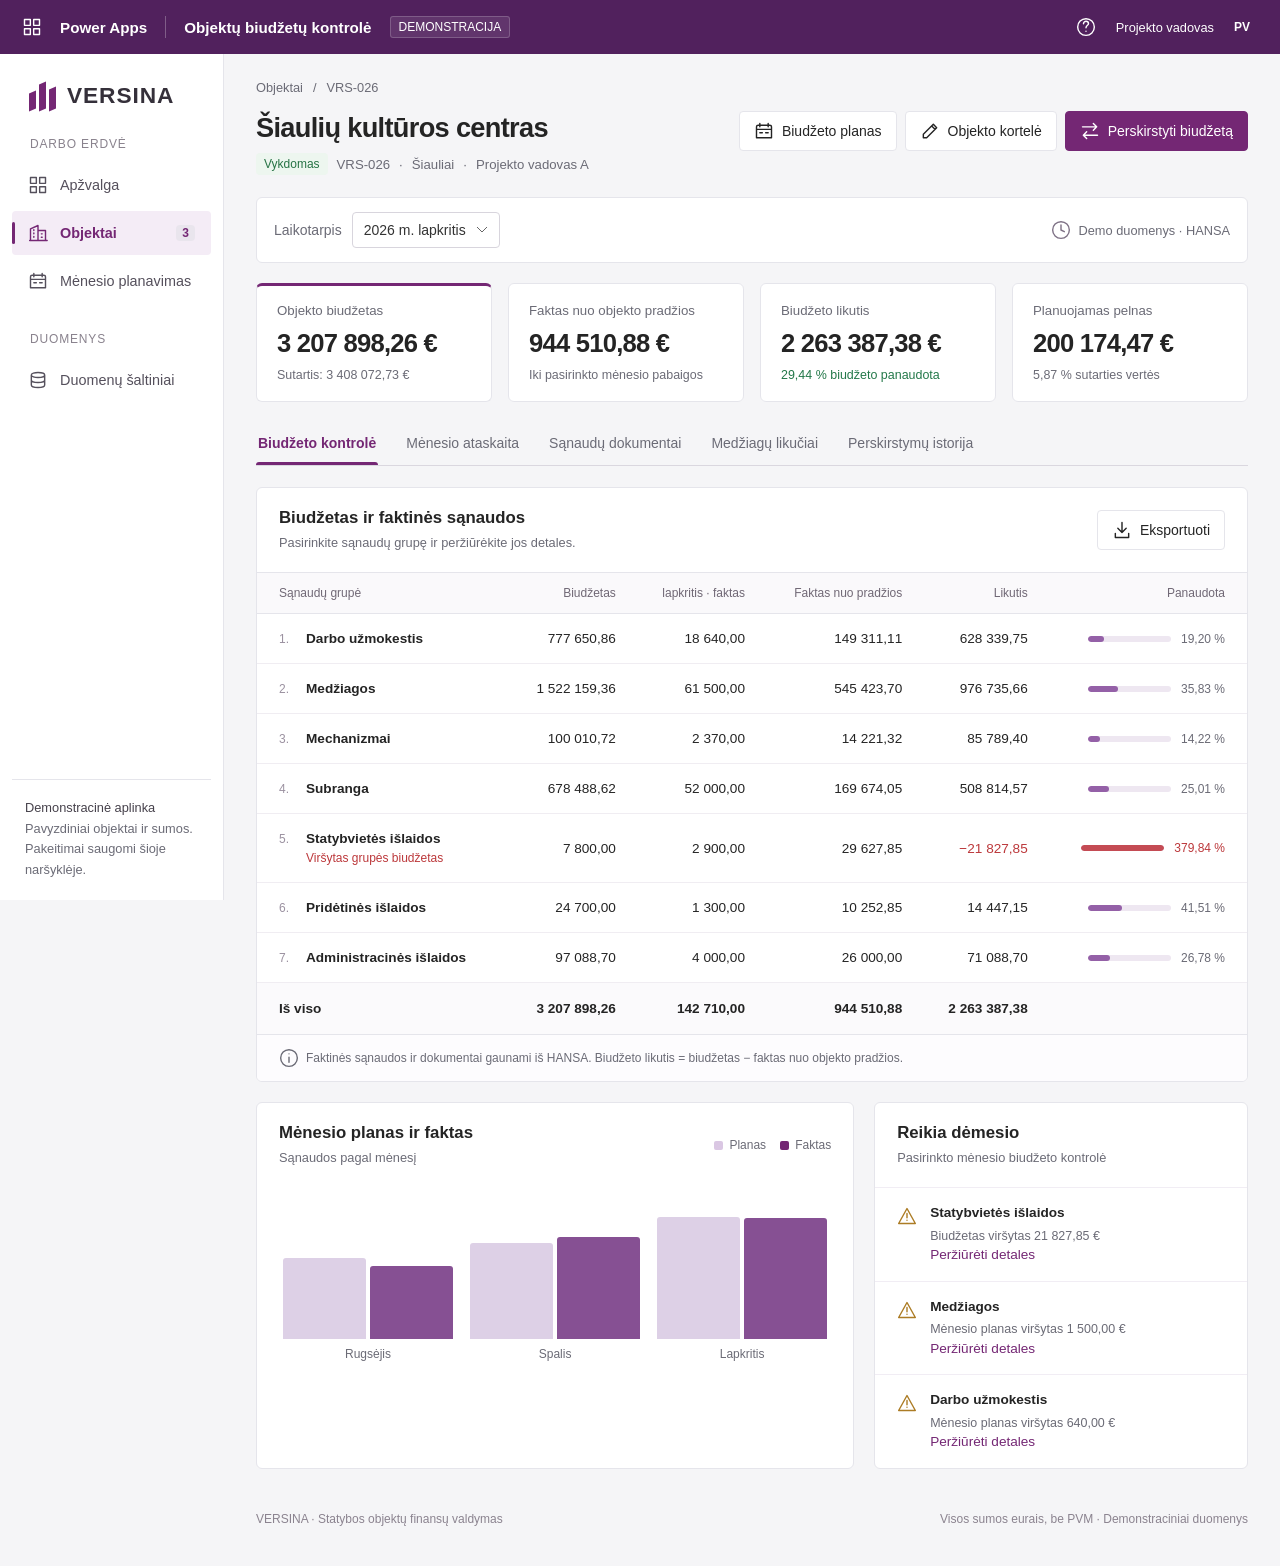
==== index.html @ 719cfd25 "Add Versina budget control demo with configurable external report link" ====
<!doctype html>
<html lang="lt"><head><meta charset="UTF-8"><meta name="viewport" content="width=device-width,initial-scale=1"><title>VERSINA · Biudžetų kontrolė</title><meta name="description" content="Versina statybos objektų biudžeto planavimo ir faktinių sąnaudų kontrolės demonstracija."><link rel="stylesheet" href="style.css"></head><body><div id="app"></div><div id="toast" role="status"></div><dialog id="modal"></dialog><script src="config.js"></script><script src="app.js"></script></body></html>
---- style.css ----
:root{font-family:'Segoe UI',Arial,sans-serif;color:#242424;background:#f5f5f7;font-size:16px;--purple:#742774;--purple-dark:#51215d;--purple-light:#f4ecf6;--border:#e5e5eb;--muted:#6b6b76;--green:#237849;--red:#bc383b}*{box-sizing:border-box}body{margin:0}button,input,select,textarea{font:inherit}button,a,select{ -webkit-tap-highlight-color:transparent}button{cursor:pointer}button:disabled{cursor:default;opacity:.5}button:focus-visible,a:focus-visible{outline:3px solid #bd88ce;outline-offset:2px}button{border:1px solid var(--border);background:white;border-radius:4px;color:inherit;padding:9px 14px;font-size:.875rem;display:inline-flex;align-items:center;justify-content:center;gap:8px;white-space:nowrap}button:hover{background:#f5f2f6;border-color:#ccc}button.primary{background:var(--purple);border-color:var(--purple);color:white}button.primary:hover{background:#622168}button.flat{border-color:transparent;background:transparent}button.flat:hover{background:#efedf1}button.icon{padding:8px;min-width:34px}svg.icon{width:20px;height:20px;fill:none;stroke:currentColor;stroke-width:1.7;stroke-linecap:round;stroke-linejoin:round;flex-shrink:0}.topbar{height:54px;background:var(--purple-dark);color:white;display:flex;align-items:center;padding:0 22px;gap:18px;position:sticky;top:0;z-index:10}.topbar .appname{font-size:.95rem;font-weight:600}.topbar .divider{height:22px;width:1px;background:#ffffff45}.topbar .demo{font-size:.75rem;background:#ffffff18;border:1px solid #ffffff30;border-radius:3px;padding:3px 8px}.topbar .topright{margin-left:auto;display:flex;align-items:center;gap:12px}.avatar{width:32px;height:32px;border-radius:50%;display:inline-grid;place-items:center;background:#e3d5e9;color:#54255f;font-size:.75rem;font-weight:600}.topbar button{background:transparent;color:white;border:0}.shell{display:grid;grid-template-columns:224px 1fr;min-height:calc(100vh - 54px)}.sidebar{border-right:1px solid var(--border);background:#fff;padding:27px 12px 20px;display:flex;flex-direction:column;position:sticky;top:54px;height:calc(100vh - 54px)}.brand{padding:0 17px 27px;display:flex;align-items:center;gap:10px;font-size:1.42rem;font-weight:750;letter-spacing:.04em;color:#35303a}.brandmark{width:28px;height:29px;display:flex;gap:3px;align-items:flex-end}.brandmark span{display:block;width:7px;background:var(--purple);transform:skewY(-22deg)}.brandmark span:nth-child(1){height:18px}.brandmark span:nth-child(2){height:27px}.brandmark span:nth-child(3){height:22px}.navlabel{font-size:.75rem;color:#89828d;padding:0 18px 10px;text-transform:uppercase;letter-spacing:.07em}.navitem{width:100%;justify-content:flex-start;border:0;background:transparent;padding:12px 16px;color:#55505c;margin:2px 0;font-size:.9rem;gap:12px;position:relative}.navitem.active{background:var(--purple-light);color:var(--purple);font-weight:600}.navitem.active:before{content:'';position:absolute;left:0;height:22px;width:3px;background:var(--purple);border-radius:3px}.navcount{font-size:.75rem;margin-left:auto;background:#e9e5ed;padding:1px 6px;border-radius:4px}.sidebarfoot{margin-top:auto;border-top:1px solid var(--border);padding:18px 13px 0;font-size:.8rem;color:var(--muted);line-height:1.6}.sidebarfoot strong{display:block;color:#46414b;font-weight:500}.main{min-width:0;padding:26px 32px 40px;max-width:1800px;width:100%;margin:auto}.breadcrumb{font-size:.8rem;color:var(--muted);display:flex;align-items:center;gap:10px;margin-bottom:16px}.breadcrumb button{padding:0;font-size:inherit;border:0;color:var(--muted);background:transparent}.heading{display:flex;align-items:flex-start;justify-content:space-between;gap:18px;margin-bottom:22px}.heading h1{font-size:1.7rem;line-height:1.25;font-weight:650;letter-spacing:-.025em;margin:0 0 8px}.heading p{font-size:.9rem;color:var(--muted);margin:0;line-height:1.5}.headingactions{display:flex;gap:8px;align-items:center}.projectmeta{display:flex;flex-wrap:wrap;align-items:center;gap:9px;color:var(--muted);font-size:.825rem}.badge{font-size:.75rem;border-radius:4px;padding:4px 8px;display:inline-flex;align-items:center;gap:5px;white-space:nowrap;background:#f1f0f3;color:#63576d}.badge.green{background:#edf6ef;color:#277345}.badge.red{background:#fcEEEE;color:#b1343d}.badge.amber{background:#fff4de;color:#936d1b}.badge.purple{background:#f2eaf6;color:#742774}.toolbar{background:white;border:1px solid var(--border);border-radius:6px;padding:14px 17px;display:flex;gap:20px;align-items:center;margin-bottom:20px;flex-wrap:wrap}.toolfield{display:flex;align-items:center;gap:10px;font-size:.875rem}.toolfield label{color:var(--muted)}select,input,textarea{background:white;border:1px solid #d8d5dd;border-radius:4px;padding:9px 11px;color:#333;min-width:0}select{appearance:none;padding-right:32px;background-image:url("data:image/svg+xml,%3Csvg xmlns='http://www.w3.org/2000/svg' width='12' height='8'%3E%3Cpath d='m1 1 5 5 5-5' stroke='%23666' fill='none'/%3E%3C/svg%3E");background-repeat:no-repeat;background-position:right 11px center;font-size:.875rem}input:focus,select:focus,textarea:focus{outline:2px solid #c6a3d1;outline-offset:0;border-color:var(--purple)}.sync{margin-left:auto;font-size:.8rem;color:var(--muted);display:flex;align-items:center;gap:8px}.sync svg{color:#7f7286}.cards{display:grid;grid-template-columns:repeat(4,minmax(0,1fr));gap:16px;margin-bottom:22px}.metric{background:white;border:1px solid var(--border);border-radius:6px;padding:19px 20px;position:relative}.metric label{display:flex;align-items:center;gap:7px;font-size:.83rem;color:var(--muted);margin-bottom:11px}.metric .value{font-size:1.6rem;font-weight:650;letter-spacing:-.03em;white-space:nowrap}.metric .sub{font-size:.78rem;color:var(--muted);margin-top:10px;display:flex;gap:5px;align-items:center}.metric.featured{border-top:3px solid var(--purple);padding-top:17px}.textgreen{color:var(--green)!important}.textred{color:var(--red)!important}.textpurple{color:var(--purple)!important}.tabs{display:flex;gap:26px;border-bottom:1px solid #dad7df;margin-bottom:21px;overflow-x:auto}.tab{background:transparent;border:0;border-radius:0;padding:11px 2px 14px;color:var(--muted);position:relative;font-size:.875rem}.tab.active{color:var(--purple);font-weight:600}.tab.active:after{content:'';height:3px;position:absolute;bottom:0;left:0;right:0;background:var(--purple);border-radius:3px 3px 0 0}.tab:hover{background:transparent;color:var(--purple)}.panel{background:white;border:1px solid var(--border);border-radius:6px;overflow:hidden;margin-bottom:20px}.panelhead{display:flex;align-items:center;justify-content:space-between;padding:20px 22px;gap:12px}.panelhead h2{margin:0 0 5px;font-size:1.05rem;font-weight:600}.panelhead p{font-size:.8rem;color:var(--muted);margin:0;line-height:1.5}.legend{display:flex;align-items:center;gap:14px;font-size:.75rem;color:var(--muted)}.legend span{display:flex;align-items:center;gap:6px}.swatch{width:9px;height:9px;display:inline-block;border-radius:2px;background:#dac7e3}.swatch.actual{background:var(--purple)}.tablewrap{overflow-x:auto}table{width:100%;border-collapse:collapse;white-space:nowrap;font-size:.85rem}th{background:#faf9fb;color:#706875;font-size:.75rem;font-weight:500;text-align:left;padding:13px 17px;border-top:1px solid var(--border);border-bottom:1px solid var(--border)}td{padding:17px;border-bottom:1px solid #f0edf2}th:first-child,td:first-child{padding-left:22px}th:last-child,td:last-child{padding-right:22px}.num{text-align:right;font-variant-numeric:tabular-nums}.total td{font-weight:650;background:#fbfafc;border-bottom:0;border-top:1px solid #ded8e4;padding-top:18px;padding-bottom:18px}.groupname{font-weight:600;display:flex;gap:9px;align-items:center}.groupname .n{color:#9b91a0;width:18px;font-size:.75rem;font-weight:400}.rownote{font-size:.75rem;color:#8c838f;margin:5px 0 0 27px}.clickrow{cursor:pointer}.clickrow:hover td{background:#fbf8fd}.progressrow{display:flex;align-items:center;justify-content:flex-end;gap:10px}.track{height:6px;width:83px;background:#eee7f1;border-radius:4px;overflow:hidden}.track i{display:block;height:100%;background:#9460a7;border-radius:4px}.track i.red{background:#c44b54}.percent{font-size:.75rem;color:var(--muted);min-width:42px}.panelnote{padding:13px 22px;color:var(--muted);font-size:.75rem;border-top:1px solid var(--border);background:#fdfcfe;display:flex;align-items:center;gap:7px;line-height:1.6}.bottomgrid{display:grid;grid-template-columns:1.6fr 1fr;gap:20px}.chart{height:178px;display:flex;align-items:flex-end;gap:17px;padding:15px 26px 26px}.chartcol{flex:1;height:100%;display:flex;align-items:flex-end;gap:4px;position:relative}.chartbar{background:#ddd0e6;flex:1;min-height:2px;position:relative;border-radius:3px 3px 0 0}.chartbar.actual{background:#865093}.chartcol>label{position:absolute;bottom:-22px;font-size:.75rem;color:var(--muted);width:100%;text-align:center}.notice{display:flex;gap:13px;padding:15px 22px;border-top:1px solid #f1edf4;font-size:.85rem;line-height:1.5}.notice svg{color:#ac7c25;margin-top:3px}.notice strong{display:block;font-size:.85rem;font-weight:600}.notice small{color:var(--muted);display:block;font-size:.78rem;margin-top:3px}.linkbutton{padding:0;border:0;background:transparent;color:var(--purple);font-size:inherit;font-weight:500}.empty{padding:50px;text-align:center;color:var(--muted)}.filterbar{display:flex;align-items:center;gap:12px;padding:0 22px 18px;flex-wrap:wrap}.search{position:relative;min-width:200px;flex:1;max-width:380px}.search input{padding-left:35px;width:100%;font-size:.85rem}.search>svg{position:absolute;left:10px;top:10px;width:17px;height:17px;color:#888}.objectgrid{display:grid;grid-template-columns:repeat(3,minmax(0,1fr));gap:19px}.objectcard{background:white;border:1px solid var(--border);border-radius:6px;cursor:pointer;overflow:hidden;transition:border .15s,box-shadow .15s}.objectcard:hover{border-color:#a37bb3;box-shadow:0 4px 15px #4221560b}.objectart{height:100px;position:relative;background:#ece7f0;overflow:hidden;display:flex;align-items:flex-end;justify-content:center;gap:8px;padding:0 36px}.objectart .building{width:80px;height:72px;background:#b2a2be;position:relative;border:7px solid #d5cadc;border-bottom:0}.objectart .building:nth-child(2){height:50px;width:110px;background:#c9bad3}.objectart .building:after{content:'';position:absolute;inset:9px;background:repeating-linear-gradient(0deg,transparent 0 12px,#d7ccdf 12px 17px),repeating-linear-gradient(90deg,transparent 0 13px,#d7ccdf 13px 19px)}.objectbody{padding:21px}.objectbody h2{font-size:1.1rem;font-weight:600;margin:13px 0 7px}.objectbody>p{font-size:.8rem;color:var(--muted);margin:0 0 22px}.objectstats{display:grid;grid-template-columns:1fr 1fr;gap:18px;font-size:.8rem}.objectstats span{display:block;color:var(--muted);margin-bottom:5px}.objectstats strong{font-size:.98rem;font-weight:600}.objectfooter{border-top:1px solid var(--border);padding:13px 20px;font-size:.8rem;color:var(--muted);display:flex;justify-content:space-between}.formgrid{display:grid;grid-template-columns:1fr 1fr;gap:17px}.formfield{display:flex;flex-direction:column;gap:7px;font-size:.85rem}.formfield.full{grid-column:1/-1}.formfield label{font-weight:500}.formfield small{color:var(--muted);font-size:.75rem}.formfield textarea{resize:vertical;min-height:76px}.formfield input,.formfield select{width:100%}.editcell{width:115px;text-align:right;padding:7px 8px;font-size:.85rem}.editcell.wide{width:170px;text-align:left}.callout{padding:14px 18px;border:1px solid #e6d9ed;background:#faf6fc;border-radius:4px;color:#654c71;font-size:.85rem;line-height:1.6;margin-bottom:20px;display:flex;gap:10px;align-items:flex-start}.callout svg{margin-top:2px;flex-shrink:0}.reporthead{background:#faf8fc;border-bottom:1px solid var(--border);padding:25px}.reporthead h2{font-size:1.25rem;margin:0 0 7px}.reporthead p{font-size:.85rem;color:var(--muted);margin:0}.subrow td{font-size:.8rem;padding-top:11px;padding-bottom:11px;color:#716776;background:#fdfcfe}.subrow td:first-child{padding-left:51px}.reportgroup td{background:#f4eef7;font-weight:600}.sourcegrid{display:grid;grid-template-columns:1.4fr 1fr;gap:20px}.sourcebody{padding:0 22px 22px}.kv{display:flex;justify-content:space-between;gap:15px;padding:13px 0;border-bottom:1px solid var(--border);font-size:.85rem}.kv span{color:var(--muted)}.kv strong{font-weight:500;text-align:right}.historyitem{padding:17px 22px;border-top:1px solid var(--border);font-size:.85rem}.historyitem p{font-size:.8rem;color:var(--muted);line-height:1.5;margin:8px 0 0}.historyitem .historytop{display:flex;justify-content:space-between;gap:10px}.downloadtip{font-size:.75rem;color:var(--muted)}dialog{border:1px solid #e1d9e5;border-radius:8px;padding:0;width:min(620px,calc(100vw - 32px));max-height:90vh;box-shadow:0 20px 100px #1d0d2530;color:#242424}dialog::backdrop{background:#20142765;backdrop-filter:blur(2px)}.modalhead{display:flex;align-items:center;justify-content:space-between;padding:20px 24px;border-bottom:1px solid var(--border)}.modalhead h2{font-size:1.2rem;font-weight:600;margin:0}.modalbody{padding:23px 24px}.modalbody>p{margin-top:0;color:var(--muted);font-size:.85rem;line-height:1.6}.modalfoot{padding:16px 24px;background:#faf9fb;border-top:1px solid var(--border);display:flex;justify-content:flex-end;gap:8px}.modalerror{color:var(--red);font-size:.85rem;line-height:1.5;margin-top:15px;min-height:0}.detailstats{display:grid;grid-template-columns:1fr 1fr;gap:12px;margin-bottom:22px}.detailstats div{padding:15px;background:#f7f4f9;border-radius:4px;font-size:1.15rem;font-weight:600}.detailstats label{display:block;color:var(--muted);font-size:.75rem;margin-bottom:7px;font-weight:400}#toast{position:fixed;bottom:24px;left:50%;transform:translate(-50%,25px);background:#322637;color:#fff;padding:13px 20px;border-radius:5px;box-shadow:0 7px 24px #0002;opacity:0;transition:.2s;pointer-events:none;font-size:.85rem;z-index:100;max-width:90vw}#toast.visible{opacity:1;transform:translate(-50%,0)}.menubtn{display:none!important}.pagefoot{display:flex;justify-content:space-between;gap:16px;margin-top:23px;font-size:.75rem;color:#8b838f}.viewonly{color:var(--muted);font-size:.8rem}.statusmsg{font-size:.85rem;color:var(--muted);padding:10px 0}.inlineactions{display:flex;gap:8px;align-items:center}.inputrow{display:flex;align-items:center;gap:10px}.twofields{display:grid;grid-template-columns:1fr 1fr;gap:12px}.materialnote{max-width:235px;white-space:normal;line-height:1.5}.num button{margin-left:auto}.spacer{flex:1}.mobileonly{display:none}@media(min-width:1600px){.main{padding-left:40px;padding-right:40px}td{padding-top:20px;padding-bottom:20px}.chart{height:205px}}@media(max-width:1200px){.shell{grid-template-columns:190px 1fr}.main{padding:24px}.sidebar{padding-left:8px;padding-right:8px}.brand{font-size:1.2rem;padding-left:10px}.navitem{padding-left:12px;font-size:.85rem}.metric{padding:16px 14px}.metric .value{font-size:1.3rem}.cards{gap:11px}.bottomgrid{grid-template-columns:1.3fr 1fr}.heading h1{font-size:1.5rem}.headingactions{flex-wrap:wrap;justify-content:flex-end}.objectgrid{grid-template-columns:repeat(2,minmax(0,1fr))}.sync{margin-left:0}.toolbar{gap:16px}.chart{gap:9px}}@media(max-width:900px){.shell{grid-template-columns:70px 1fr}.brand{padding:0 12px 25px}.brand>span,.navitem>span,.navlabel,.sidebarfoot{display:none}.navitem{justify-content:center;padding:14px 10px}.sidebar{padding:24px 7px}.navitem .icon{width:22px;height:22px}.brandmark{width:27px}.main{padding:22px 20px}.topbar .appname{font-size:.85rem}.cards{grid-template-columns:repeat(2,1fr)}.metric .value{font-size:1.5rem}.bottomgrid,.sourcegrid{grid-template-columns:1fr}.heading{flex-direction:column}.headingactions{align-self:flex-end}.tabs{gap:20px}.toolbar{gap:13px}.objectgrid{grid-template-columns:repeat(2,minmax(0,1fr))}}@media(max-width:600px){.topbar{padding:0 12px;gap:9px}.topbar .divider,.topbar .topright>span,.topbar .demo{display:none}.topbar .appname{font-size:.8rem}.shell{grid-template-columns:1fr}.sidebar{display:none;position:fixed;z-index:20;top:54px;left:0;width:220px;box-shadow:6px 0 30px #0002}.shell.menuopen .sidebar{display:flex}.shell.menuopen .brand>span,.shell.menuopen .navitem>span,.shell.menuopen .navlabel,.shell.menuopen .sidebarfoot{display:block}.shell.menuopen .navitem{justify-content:flex-start}.main{padding:18px 14px}.menubtn{display:inline-flex!important}.headingactions{align-self:flex-start;flex-wrap:wrap;gap:6px}.headingactions button{font-size:.8rem;padding:8px 10px}.heading h1{font-size:1.45rem}.metric{padding:15px 12px}.metric .value{font-size:1.2rem}.metric label{font-size:.75rem}.metric .sub{font-size:.72rem;line-height:1.4}.cards{gap:9px}.toolfield{font-size:.8rem;width:100%;justify-content:space-between}.toolfield select{max-width:68%}.toolbar{padding:12px}.sync{font-size:.75rem}.tabs{gap:20px}.tab{font-size:.8rem}.objectgrid{grid-template-columns:1fr}.panelhead{padding:17px 15px;align-items:flex-start;flex-wrap:wrap}.panelnote{padding:12px 15px}.formgrid{grid-template-columns:1fr}.formfield.full{grid-column:auto}.modalbody{padding:20px}.pagefoot{flex-direction:column;gap:5px}.filterbar{padding-left:15px;padding-right:15px}.legend{font-size:.7rem}.search{max-width:none;min-width:100%;}.viewonly{font-size:.75rem}.chart{padding-left:15px;padding-right:15px}.notice{padding:15px}.reporthead{padding:20px}.twofields{grid-template-columns:1fr}}
@media print{.topbar,.sidebar,.headingactions,.toolbar,.tabs,.pagefoot,.filterbar{display:none!important}.shell{display:block}.main{padding:0}.panel{border:1px solid #ddd;break-inside:avoid}.cards{grid-template-columns:repeat(4,1fr)}body{background:white;font-size:12px}.metric .value{font-size:1.15rem}.tablewrap{overflow:visible}td,th{padding:9px;font-size:.72rem}.panelnote{font-size:.65rem}.bottomgrid{display:none}}
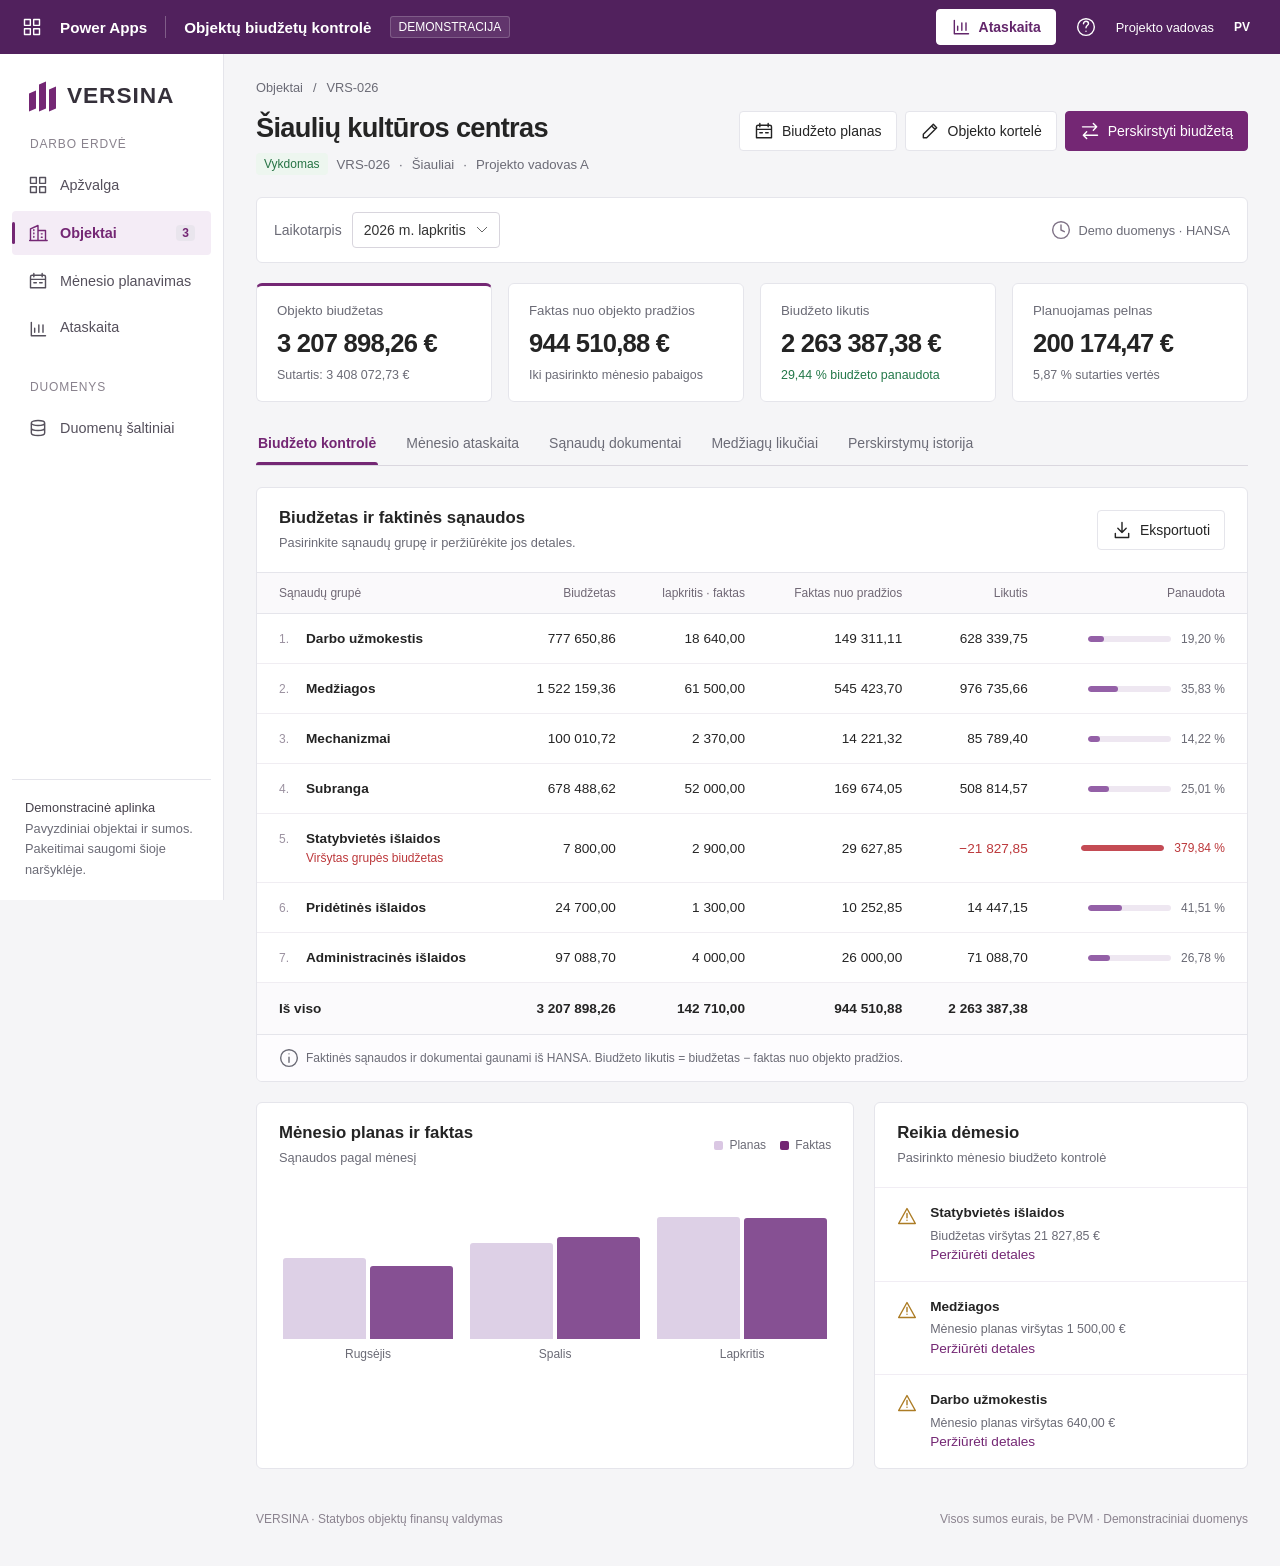
==== commit 360c17c9: "Make report access prominent in the header and refresh cached app assets" ====
--- a/index.html
+++ b/index.html
@@ -1,2 +1,2 @@
 <!doctype html>
-<html lang="lt"><head><meta charset="UTF-8"><meta name="viewport" content="width=device-width,initial-scale=1"><title>VERSINA · Biudžetų kontrolė</title><meta name="description" content="Versina statybos objektų biudžeto planavimo ir faktinių sąnaudų kontrolės demonstracija."><link rel="stylesheet" href="style.css"></head><body><div id="app"></div><div id="toast" role="status"></div><dialog id="modal"></dialog><script src="config.js"></script><script src="app.js"></script></body></html>
+<html lang="lt"><head><meta charset="UTF-8"><meta name="viewport" content="width=device-width,initial-scale=1"><title>VERSINA · Biudžetų kontrolė</title><meta name="description" content="Versina statybos objektų biudžeto planavimo ir faktinių sąnaudų kontrolės demonstracija."><link rel="stylesheet" href="style.css?v=report-visible-3"></head><body><div id="app"></div><div id="toast" role="status"></div><dialog id="modal"></dialog><script src="config.js?v=report-visible-3"></script><script src="app.js?v=report-visible-3"></script></body></html>
--- a/style.css
+++ b/style.css
@@ -1,2 +1,8 @@
 :root{font-family:'Segoe UI',Arial,sans-serif;color:#242424;background:#f5f5f7;font-size:16px;--purple:#742774;--purple-dark:#51215d;--purple-light:#f4ecf6;--border:#e5e5eb;--muted:#6b6b76;--green:#237849;--red:#bc383b}*{box-sizing:border-box}body{margin:0}button,input,select,textarea{font:inherit}button,a,select{ -webkit-tap-highlight-color:transparent}button{cursor:pointer}button:disabled{cursor:default;opacity:.5}button:focus-visible,a:focus-visible{outline:3px solid #bd88ce;outline-offset:2px}button{border:1px solid var(--border);background:white;border-radius:4px;color:inherit;padding:9px 14px;font-size:.875rem;display:inline-flex;align-items:center;justify-content:center;gap:8px;white-space:nowrap}button:hover{background:#f5f2f6;border-color:#ccc}button.primary{background:var(--purple);border-color:var(--purple);color:white}button.primary:hover{background:#622168}button.flat{border-color:transparent;background:transparent}button.flat:hover{background:#efedf1}button.icon{padding:8px;min-width:34px}svg.icon{width:20px;height:20px;fill:none;stroke:currentColor;stroke-width:1.7;stroke-linecap:round;stroke-linejoin:round;flex-shrink:0}.topbar{height:54px;background:var(--purple-dark);color:white;display:flex;align-items:center;padding:0 22px;gap:18px;position:sticky;top:0;z-index:10}.topbar .appname{font-size:.95rem;font-weight:600}.topbar .divider{height:22px;width:1px;background:#ffffff45}.topbar .demo{font-size:.75rem;background:#ffffff18;border:1px solid #ffffff30;border-radius:3px;padding:3px 8px}.topbar .topright{margin-left:auto;display:flex;align-items:center;gap:12px}.avatar{width:32px;height:32px;border-radius:50%;display:inline-grid;place-items:center;background:#e3d5e9;color:#54255f;font-size:.75rem;font-weight:600}.topbar button{background:transparent;color:white;border:0}.shell{display:grid;grid-template-columns:224px 1fr;min-height:calc(100vh - 54px)}.sidebar{border-right:1px solid var(--border);background:#fff;padding:27px 12px 20px;display:flex;flex-direction:column;position:sticky;top:54px;height:calc(100vh - 54px)}.brand{padding:0 17px 27px;display:flex;align-items:center;gap:10px;font-size:1.42rem;font-weight:750;letter-spacing:.04em;color:#35303a}.brandmark{width:28px;height:29px;display:flex;gap:3px;align-items:flex-end}.brandmark span{display:block;width:7px;background:var(--purple);transform:skewY(-22deg)}.brandmark span:nth-child(1){height:18px}.brandmark span:nth-child(2){height:27px}.brandmark span:nth-child(3){height:22px}.navlabel{font-size:.75rem;color:#89828d;padding:0 18px 10px;text-transform:uppercase;letter-spacing:.07em}.navitem{width:100%;justify-content:flex-start;border:0;background:transparent;padding:12px 16px;color:#55505c;margin:2px 0;font-size:.9rem;gap:12px;position:relative}.navitem.active{background:var(--purple-light);color:var(--purple);font-weight:600}.navitem.active:before{content:'';position:absolute;left:0;height:22px;width:3px;background:var(--purple);border-radius:3px}.navcount{font-size:.75rem;margin-left:auto;background:#e9e5ed;padding:1px 6px;border-radius:4px}.sidebarfoot{margin-top:auto;border-top:1px solid var(--border);padding:18px 13px 0;font-size:.8rem;color:var(--muted);line-height:1.6}.sidebarfoot strong{display:block;color:#46414b;font-weight:500}.main{min-width:0;padding:26px 32px 40px;max-width:1800px;width:100%;margin:auto}.breadcrumb{font-size:.8rem;color:var(--muted);display:flex;align-items:center;gap:10px;margin-bottom:16px}.breadcrumb button{padding:0;font-size:inherit;border:0;color:var(--muted);background:transparent}.heading{display:flex;align-items:flex-start;justify-content:space-between;gap:18px;margin-bottom:22px}.heading h1{font-size:1.7rem;line-height:1.25;font-weight:650;letter-spacing:-.025em;margin:0 0 8px}.heading p{font-size:.9rem;color:var(--muted);margin:0;line-height:1.5}.headingactions{display:flex;gap:8px;align-items:center}.projectmeta{display:flex;flex-wrap:wrap;align-items:center;gap:9px;color:var(--muted);font-size:.825rem}.badge{font-size:.75rem;border-radius:4px;padding:4px 8px;display:inline-flex;align-items:center;gap:5px;white-space:nowrap;background:#f1f0f3;color:#63576d}.badge.green{background:#edf6ef;color:#277345}.badge.red{background:#fcEEEE;color:#b1343d}.badge.amber{background:#fff4de;color:#936d1b}.badge.purple{background:#f2eaf6;color:#742774}.toolbar{background:white;border:1px solid var(--border);border-radius:6px;padding:14px 17px;display:flex;gap:20px;align-items:center;margin-bottom:20px;flex-wrap:wrap}.toolfield{display:flex;align-items:center;gap:10px;font-size:.875rem}.toolfield label{color:var(--muted)}select,input,textarea{background:white;border:1px solid #d8d5dd;border-radius:4px;padding:9px 11px;color:#333;min-width:0}select{appearance:none;padding-right:32px;background-image:url("data:image/svg+xml,%3Csvg xmlns='http://www.w3.org/2000/svg' width='12' height='8'%3E%3Cpath d='m1 1 5 5 5-5' stroke='%23666' fill='none'/%3E%3C/svg%3E");background-repeat:no-repeat;background-position:right 11px center;font-size:.875rem}input:focus,select:focus,textarea:focus{outline:2px solid #c6a3d1;outline-offset:0;border-color:var(--purple)}.sync{margin-left:auto;font-size:.8rem;color:var(--muted);display:flex;align-items:center;gap:8px}.sync svg{color:#7f7286}.cards{display:grid;grid-template-columns:repeat(4,minmax(0,1fr));gap:16px;margin-bottom:22px}.metric{background:white;border:1px solid var(--border);border-radius:6px;padding:19px 20px;position:relative}.metric label{display:flex;align-items:center;gap:7px;font-size:.83rem;color:var(--muted);margin-bottom:11px}.metric .value{font-size:1.6rem;font-weight:650;letter-spacing:-.03em;white-space:nowrap}.metric .sub{font-size:.78rem;color:var(--muted);margin-top:10px;display:flex;gap:5px;align-items:center}.metric.featured{border-top:3px solid var(--purple);padding-top:17px}.textgreen{color:var(--green)!important}.textred{color:var(--red)!important}.textpurple{color:var(--purple)!important}.tabs{display:flex;gap:26px;border-bottom:1px solid #dad7df;margin-bottom:21px;overflow-x:auto}.tab{background:transparent;border:0;border-radius:0;padding:11px 2px 14px;color:var(--muted);position:relative;font-size:.875rem}.tab.active{color:var(--purple);font-weight:600}.tab.active:after{content:'';height:3px;position:absolute;bottom:0;left:0;right:0;background:var(--purple);border-radius:3px 3px 0 0}.tab:hover{background:transparent;color:var(--purple)}.panel{background:white;border:1px solid var(--border);border-radius:6px;overflow:hidden;margin-bottom:20px}.panelhead{display:flex;align-items:center;justify-content:space-between;padding:20px 22px;gap:12px}.panelhead h2{margin:0 0 5px;font-size:1.05rem;font-weight:600}.panelhead p{font-size:.8rem;color:var(--muted);margin:0;line-height:1.5}.legend{display:flex;align-items:center;gap:14px;font-size:.75rem;color:var(--muted)}.legend span{display:flex;align-items:center;gap:6px}.swatch{width:9px;height:9px;display:inline-block;border-radius:2px;background:#dac7e3}.swatch.actual{background:var(--purple)}.tablewrap{overflow-x:auto}table{width:100%;border-collapse:collapse;white-space:nowrap;font-size:.85rem}th{background:#faf9fb;color:#706875;font-size:.75rem;font-weight:500;text-align:left;padding:13px 17px;border-top:1px solid var(--border);border-bottom:1px solid var(--border)}td{padding:17px;border-bottom:1px solid #f0edf2}th:first-child,td:first-child{padding-left:22px}th:last-child,td:last-child{padding-right:22px}.num{text-align:right;font-variant-numeric:tabular-nums}.total td{font-weight:650;background:#fbfafc;border-bottom:0;border-top:1px solid #ded8e4;padding-top:18px;padding-bottom:18px}.groupname{font-weight:600;display:flex;gap:9px;align-items:center}.groupname .n{color:#9b91a0;width:18px;font-size:.75rem;font-weight:400}.rownote{font-size:.75rem;color:#8c838f;margin:5px 0 0 27px}.clickrow{cursor:pointer}.clickrow:hover td{background:#fbf8fd}.progressrow{display:flex;align-items:center;justify-content:flex-end;gap:10px}.track{height:6px;width:83px;background:#eee7f1;border-radius:4px;overflow:hidden}.track i{display:block;height:100%;background:#9460a7;border-radius:4px}.track i.red{background:#c44b54}.percent{font-size:.75rem;color:var(--muted);min-width:42px}.panelnote{padding:13px 22px;color:var(--muted);font-size:.75rem;border-top:1px solid var(--border);background:#fdfcfe;display:flex;align-items:center;gap:7px;line-height:1.6}.bottomgrid{display:grid;grid-template-columns:1.6fr 1fr;gap:20px}.chart{height:178px;display:flex;align-items:flex-end;gap:17px;padding:15px 26px 26px}.chartcol{flex:1;height:100%;display:flex;align-items:flex-end;gap:4px;position:relative}.chartbar{background:#ddd0e6;flex:1;min-height:2px;position:relative;border-radius:3px 3px 0 0}.chartbar.actual{background:#865093}.chartcol>label{position:absolute;bottom:-22px;font-size:.75rem;color:var(--muted);width:100%;text-align:center}.notice{display:flex;gap:13px;padding:15px 22px;border-top:1px solid #f1edf4;font-size:.85rem;line-height:1.5}.notice svg{color:#ac7c25;margin-top:3px}.notice strong{display:block;font-size:.85rem;font-weight:600}.notice small{color:var(--muted);display:block;font-size:.78rem;margin-top:3px}.linkbutton{padding:0;border:0;background:transparent;color:var(--purple);font-size:inherit;font-weight:500}.empty{padding:50px;text-align:center;color:var(--muted)}.filterbar{display:flex;align-items:center;gap:12px;padding:0 22px 18px;flex-wrap:wrap}.search{position:relative;min-width:200px;flex:1;max-width:380px}.search input{padding-left:35px;width:100%;font-size:.85rem}.search>svg{position:absolute;left:10px;top:10px;width:17px;height:17px;color:#888}.objectgrid{display:grid;grid-template-columns:repeat(3,minmax(0,1fr));gap:19px}.objectcard{background:white;border:1px solid var(--border);border-radius:6px;cursor:pointer;overflow:hidden;transition:border .15s,box-shadow .15s}.objectcard:hover{border-color:#a37bb3;box-shadow:0 4px 15px #4221560b}.objectart{height:100px;position:relative;background:#ece7f0;overflow:hidden;display:flex;align-items:flex-end;justify-content:center;gap:8px;padding:0 36px}.objectart .building{width:80px;height:72px;background:#b2a2be;position:relative;border:7px solid #d5cadc;border-bottom:0}.objectart .building:nth-child(2){height:50px;width:110px;background:#c9bad3}.objectart .building:after{content:'';position:absolute;inset:9px;background:repeating-linear-gradient(0deg,transparent 0 12px,#d7ccdf 12px 17px),repeating-linear-gradient(90deg,transparent 0 13px,#d7ccdf 13px 19px)}.objectbody{padding:21px}.objectbody h2{font-size:1.1rem;font-weight:600;margin:13px 0 7px}.objectbody>p{font-size:.8rem;color:var(--muted);margin:0 0 22px}.objectstats{display:grid;grid-template-columns:1fr 1fr;gap:18px;font-size:.8rem}.objectstats span{display:block;color:var(--muted);margin-bottom:5px}.objectstats strong{font-size:.98rem;font-weight:600}.objectfooter{border-top:1px solid var(--border);padding:13px 20px;font-size:.8rem;color:var(--muted);display:flex;justify-content:space-between}.formgrid{display:grid;grid-template-columns:1fr 1fr;gap:17px}.formfield{display:flex;flex-direction:column;gap:7px;font-size:.85rem}.formfield.full{grid-column:1/-1}.formfield label{font-weight:500}.formfield small{color:var(--muted);font-size:.75rem}.formfield textarea{resize:vertical;min-height:76px}.formfield input,.formfield select{width:100%}.editcell{width:115px;text-align:right;padding:7px 8px;font-size:.85rem}.editcell.wide{width:170px;text-align:left}.callout{padding:14px 18px;border:1px solid #e6d9ed;background:#faf6fc;border-radius:4px;color:#654c71;font-size:.85rem;line-height:1.6;margin-bottom:20px;display:flex;gap:10px;align-items:flex-start}.callout svg{margin-top:2px;flex-shrink:0}.reporthead{background:#faf8fc;border-bottom:1px solid var(--border);padding:25px}.reporthead h2{font-size:1.25rem;margin:0 0 7px}.reporthead p{font-size:.85rem;color:var(--muted);margin:0}.subrow td{font-size:.8rem;padding-top:11px;padding-bottom:11px;color:#716776;background:#fdfcfe}.subrow td:first-child{padding-left:51px}.reportgroup td{background:#f4eef7;font-weight:600}.sourcegrid{display:grid;grid-template-columns:1.4fr 1fr;gap:20px}.sourcebody{padding:0 22px 22px}.kv{display:flex;justify-content:space-between;gap:15px;padding:13px 0;border-bottom:1px solid var(--border);font-size:.85rem}.kv span{color:var(--muted)}.kv strong{font-weight:500;text-align:right}.historyitem{padding:17px 22px;border-top:1px solid var(--border);font-size:.85rem}.historyitem p{font-size:.8rem;color:var(--muted);line-height:1.5;margin:8px 0 0}.historyitem .historytop{display:flex;justify-content:space-between;gap:10px}.downloadtip{font-size:.75rem;color:var(--muted)}dialog{border:1px solid #e1d9e5;border-radius:8px;padding:0;width:min(620px,calc(100vw - 32px));max-height:90vh;box-shadow:0 20px 100px #1d0d2530;color:#242424}dialog::backdrop{background:#20142765;backdrop-filter:blur(2px)}.modalhead{display:flex;align-items:center;justify-content:space-between;padding:20px 24px;border-bottom:1px solid var(--border)}.modalhead h2{font-size:1.2rem;font-weight:600;margin:0}.modalbody{padding:23px 24px}.modalbody>p{margin-top:0;color:var(--muted);font-size:.85rem;line-height:1.6}.modalfoot{padding:16px 24px;background:#faf9fb;border-top:1px solid var(--border);display:flex;justify-content:flex-end;gap:8px}.modalerror{color:var(--red);font-size:.85rem;line-height:1.5;margin-top:15px;min-height:0}.detailstats{display:grid;grid-template-columns:1fr 1fr;gap:12px;margin-bottom:22px}.detailstats div{padding:15px;background:#f7f4f9;border-radius:4px;font-size:1.15rem;font-weight:600}.detailstats label{display:block;color:var(--muted);font-size:.75rem;margin-bottom:7px;font-weight:400}#toast{position:fixed;bottom:24px;left:50%;transform:translate(-50%,25px);background:#322637;color:#fff;padding:13px 20px;border-radius:5px;box-shadow:0 7px 24px #0002;opacity:0;transition:.2s;pointer-events:none;font-size:.85rem;z-index:100;max-width:90vw}#toast.visible{opacity:1;transform:translate(-50%,0)}.menubtn{display:none!important}.pagefoot{display:flex;justify-content:space-between;gap:16px;margin-top:23px;font-size:.75rem;color:#8b838f}.viewonly{color:var(--muted);font-size:.8rem}.statusmsg{font-size:.85rem;color:var(--muted);padding:10px 0}.inlineactions{display:flex;gap:8px;align-items:center}.inputrow{display:flex;align-items:center;gap:10px}.twofields{display:grid;grid-template-columns:1fr 1fr;gap:12px}.materialnote{max-width:235px;white-space:normal;line-height:1.5}.num button{margin-left:auto}.spacer{flex:1}.mobileonly{display:none}@media(min-width:1600px){.main{padding-left:40px;padding-right:40px}td{padding-top:20px;padding-bottom:20px}.chart{height:205px}}@media(max-width:1200px){.shell{grid-template-columns:190px 1fr}.main{padding:24px}.sidebar{padding-left:8px;padding-right:8px}.brand{font-size:1.2rem;padding-left:10px}.navitem{padding-left:12px;font-size:.85rem}.metric{padding:16px 14px}.metric .value{font-size:1.3rem}.cards{gap:11px}.bottomgrid{grid-template-columns:1.3fr 1fr}.heading h1{font-size:1.5rem}.headingactions{flex-wrap:wrap;justify-content:flex-end}.objectgrid{grid-template-columns:repeat(2,minmax(0,1fr))}.sync{margin-left:0}.toolbar{gap:16px}.chart{gap:9px}}@media(max-width:900px){.shell{grid-template-columns:70px 1fr}.brand{padding:0 12px 25px}.brand>span,.navitem>span,.navlabel,.sidebarfoot{display:none}.navitem{justify-content:center;padding:14px 10px}.sidebar{padding:24px 7px}.navitem .icon{width:22px;height:22px}.brandmark{width:27px}.main{padding:22px 20px}.topbar .appname{font-size:.85rem}.cards{grid-template-columns:repeat(2,1fr)}.metric .value{font-size:1.5rem}.bottomgrid,.sourcegrid{grid-template-columns:1fr}.heading{flex-direction:column}.headingactions{align-self:flex-end}.tabs{gap:20px}.toolbar{gap:13px}.objectgrid{grid-template-columns:repeat(2,minmax(0,1fr))}}@media(max-width:600px){.topbar{padding:0 12px;gap:9px}.topbar .divider,.topbar .topright>span,.topbar .demo{display:none}.topbar .appname{font-size:.8rem}.shell{grid-template-columns:1fr}.sidebar{display:none;position:fixed;z-index:20;top:54px;left:0;width:220px;box-shadow:6px 0 30px #0002}.shell.menuopen .sidebar{display:flex}.shell.menuopen .brand>span,.shell.menuopen .navitem>span,.shell.menuopen .navlabel,.shell.menuopen .sidebarfoot{display:block}.shell.menuopen .navitem{justify-content:flex-start}.main{padding:18px 14px}.menubtn{display:inline-flex!important}.headingactions{align-self:flex-start;flex-wrap:wrap;gap:6px}.headingactions button{font-size:.8rem;padding:8px 10px}.heading h1{font-size:1.45rem}.metric{padding:15px 12px}.metric .value{font-size:1.2rem}.metric label{font-size:.75rem}.metric .sub{font-size:.72rem;line-height:1.4}.cards{gap:9px}.toolfield{font-size:.8rem;width:100%;justify-content:space-between}.toolfield select{max-width:68%}.toolbar{padding:12px}.sync{font-size:.75rem}.tabs{gap:20px}.tab{font-size:.8rem}.objectgrid{grid-template-columns:1fr}.panelhead{padding:17px 15px;align-items:flex-start;flex-wrap:wrap}.panelnote{padding:12px 15px}.formgrid{grid-template-columns:1fr}.formfield.full{grid-column:auto}.modalbody{padding:20px}.pagefoot{flex-direction:column;gap:5px}.filterbar{padding-left:15px;padding-right:15px}.legend{font-size:.7rem}.search{max-width:none;min-width:100%;}.viewonly{font-size:.75rem}.chart{padding-left:15px;padding-right:15px}.notice{padding:15px}.reporthead{padding:20px}.twofields{grid-template-columns:1fr}}
 @media print{.topbar,.sidebar,.headingactions,.toolbar,.tabs,.pagefoot,.filterbar{display:none!important}.shell{display:block}.main{padding:0}.panel{border:1px solid #ddd;break-inside:avoid}.cards{grid-template-columns:repeat(4,1fr)}body{background:white;font-size:12px}.metric .value{font-size:1.15rem}.tablewrap{overflow:visible}td,th{padding:9px;font-size:.72rem}.panelnote{font-size:.65rem}.bottomgrid{display:none}}
+
+/* The report remains explicitly labelled when the sidebar collapses. */
+a.navitem { display: flex; }
+.top-report-link { display: inline-flex; align-items: center; justify-content: center; gap: 8px; min-height: 34px; padding: 7px 14px; border: 1px solid #fff; border-radius: 4px; background: #fff; color: #63266b; font-size: 14px; font-weight: 650; text-decoration: none; white-space: nowrap; }
+.top-report-link:hover { background: #f3eaf7; }
+@media(max-width:600px) { .topbar > .appname:first-of-type { display: none; } .topbar > .appname { flex: 1; min-width: 0; overflow: hidden; text-overflow: ellipsis; white-space: nowrap; } .topbar .topright { gap: 6px; } .top-report-link { padding: 7px 10px; gap: 5px; } }
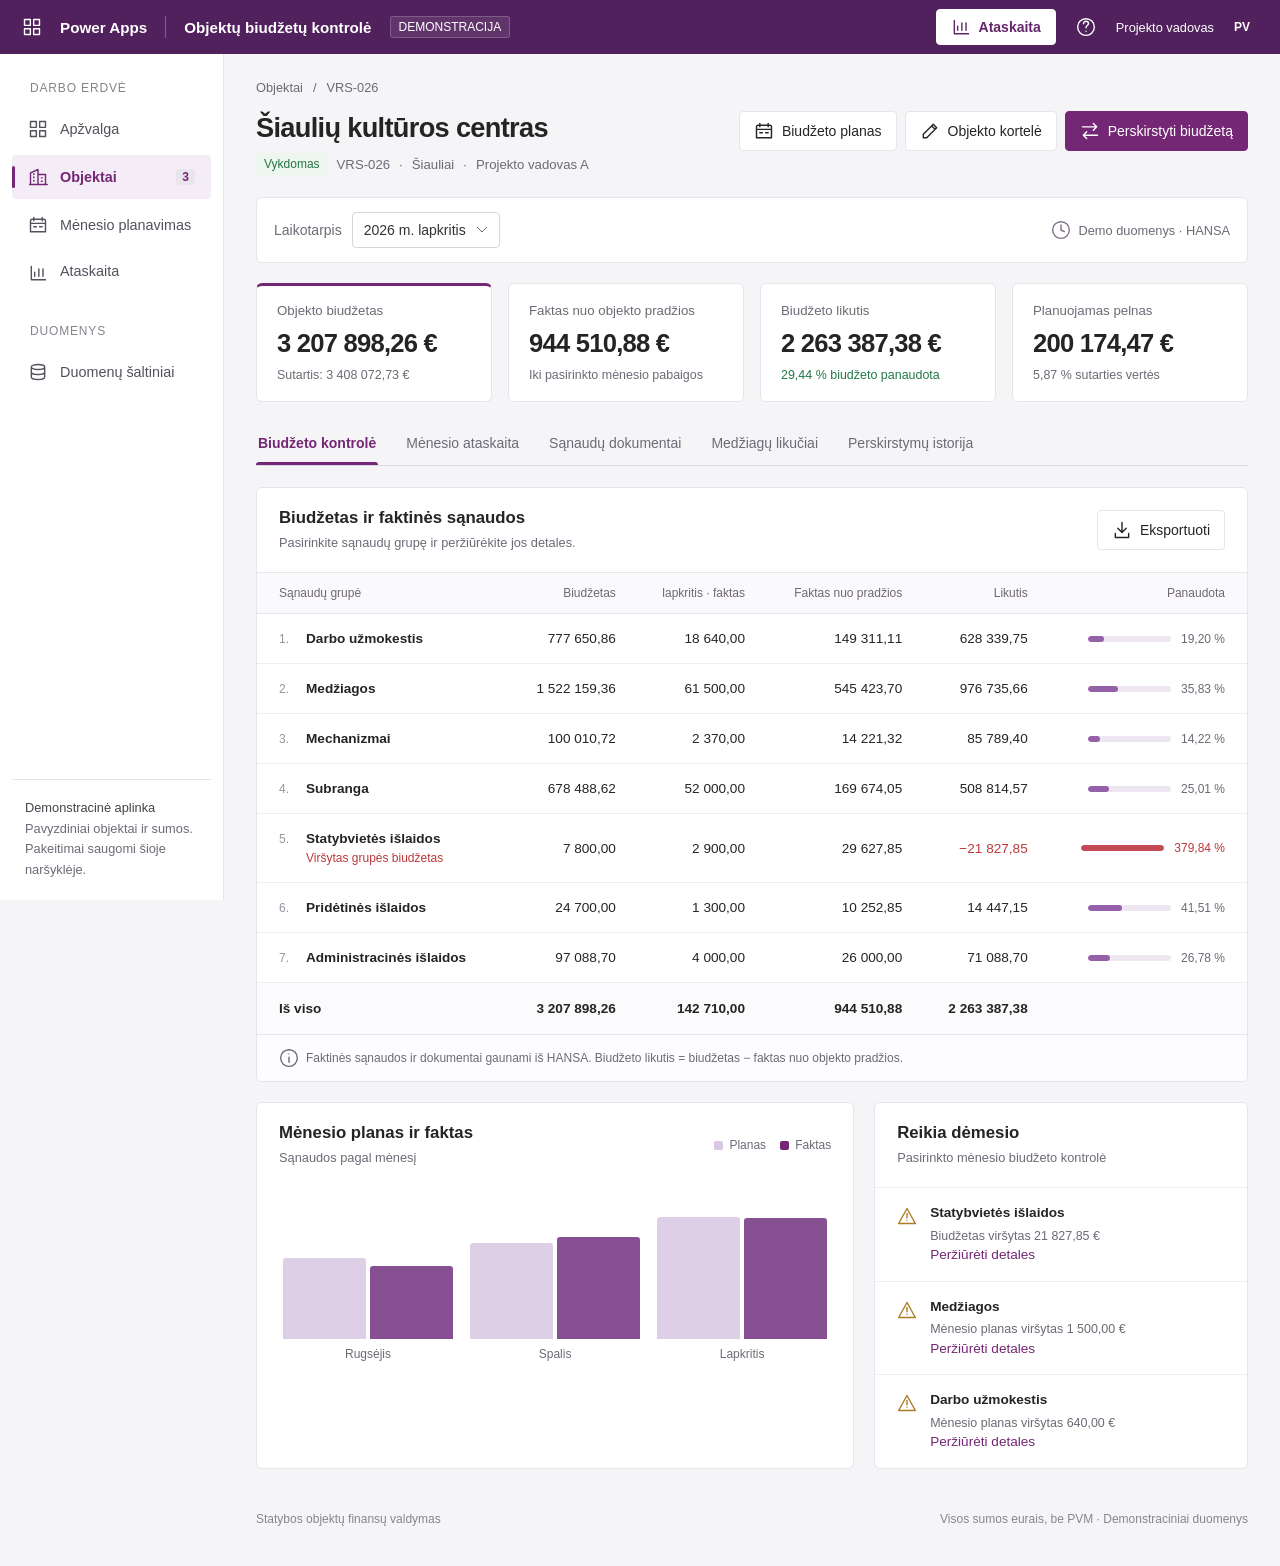
==== commit 970d334c: "Remove client branding from budget application and report" ====
--- a/index.html
+++ b/index.html
@@ -1,2 +1,2 @@
 <!doctype html>
-<html lang="lt"><head><meta charset="UTF-8"><meta name="viewport" content="width=device-width,initial-scale=1"><title>VERSINA · Biudžetų kontrolė</title><meta name="description" content="Versina statybos objektų biudžeto planavimo ir faktinių sąnaudų kontrolės demonstracija."><link rel="stylesheet" href="style.css?v=report-visible-3"></head><body><div id="app"></div><div id="toast" role="status"></div><dialog id="modal"></dialog><script src="config.js?v=report-visible-3"></script><script src="app.js?v=report-visible-3"></script></body></html>
+<html lang="lt"><head><meta charset="UTF-8"><meta name="viewport" content="width=device-width,initial-scale=1"><title>Objektų biudžetų kontrolė</title><meta name="description" content="Statybos objektų biudžeto planavimo ir faktinių sąnaudų kontrolės demonstracija."><link rel="stylesheet" href="style.css?v=neutral-demo-4"></head><body><div id="app"></div><div id="toast" role="status"></div><dialog id="modal"></dialog><script src="config.js?v=neutral-demo-4"></script><script src="app.js?v=neutral-demo-4"></script></body></html>
--- a/style.css
+++ b/style.css
@@ -1,4 +1,4 @@
-:root{font-family:'Segoe UI',Arial,sans-serif;color:#242424;background:#f5f5f7;font-size:16px;--purple:#742774;--purple-dark:#51215d;--purple-light:#f4ecf6;--border:#e5e5eb;--muted:#6b6b76;--green:#237849;--red:#bc383b}*{box-sizing:border-box}body{margin:0}button,input,select,textarea{font:inherit}button,a,select{ -webkit-tap-highlight-color:transparent}button{cursor:pointer}button:disabled{cursor:default;opacity:.5}button:focus-visible,a:focus-visible{outline:3px solid #bd88ce;outline-offset:2px}button{border:1px solid var(--border);background:white;border-radius:4px;color:inherit;padding:9px 14px;font-size:.875rem;display:inline-flex;align-items:center;justify-content:center;gap:8px;white-space:nowrap}button:hover{background:#f5f2f6;border-color:#ccc}button.primary{background:var(--purple);border-color:var(--purple);color:white}button.primary:hover{background:#622168}button.flat{border-color:transparent;background:transparent}button.flat:hover{background:#efedf1}button.icon{padding:8px;min-width:34px}svg.icon{width:20px;height:20px;fill:none;stroke:currentColor;stroke-width:1.7;stroke-linecap:round;stroke-linejoin:round;flex-shrink:0}.topbar{height:54px;background:var(--purple-dark);color:white;display:flex;align-items:center;padding:0 22px;gap:18px;position:sticky;top:0;z-index:10}.topbar .appname{font-size:.95rem;font-weight:600}.topbar .divider{height:22px;width:1px;background:#ffffff45}.topbar .demo{font-size:.75rem;background:#ffffff18;border:1px solid #ffffff30;border-radius:3px;padding:3px 8px}.topbar .topright{margin-left:auto;display:flex;align-items:center;gap:12px}.avatar{width:32px;height:32px;border-radius:50%;display:inline-grid;place-items:center;background:#e3d5e9;color:#54255f;font-size:.75rem;font-weight:600}.topbar button{background:transparent;color:white;border:0}.shell{display:grid;grid-template-columns:224px 1fr;min-height:calc(100vh - 54px)}.sidebar{border-right:1px solid var(--border);background:#fff;padding:27px 12px 20px;display:flex;flex-direction:column;position:sticky;top:54px;height:calc(100vh - 54px)}.brand{padding:0 17px 27px;display:flex;align-items:center;gap:10px;font-size:1.42rem;font-weight:750;letter-spacing:.04em;color:#35303a}.brandmark{width:28px;height:29px;display:flex;gap:3px;align-items:flex-end}.brandmark span{display:block;width:7px;background:var(--purple);transform:skewY(-22deg)}.brandmark span:nth-child(1){height:18px}.brandmark span:nth-child(2){height:27px}.brandmark span:nth-child(3){height:22px}.navlabel{font-size:.75rem;color:#89828d;padding:0 18px 10px;text-transform:uppercase;letter-spacing:.07em}.navitem{width:100%;justify-content:flex-start;border:0;background:transparent;padding:12px 16px;color:#55505c;margin:2px 0;font-size:.9rem;gap:12px;position:relative}.navitem.active{background:var(--purple-light);color:var(--purple);font-weight:600}.navitem.active:before{content:'';position:absolute;left:0;height:22px;width:3px;background:var(--purple);border-radius:3px}.navcount{font-size:.75rem;margin-left:auto;background:#e9e5ed;padding:1px 6px;border-radius:4px}.sidebarfoot{margin-top:auto;border-top:1px solid var(--border);padding:18px 13px 0;font-size:.8rem;color:var(--muted);line-height:1.6}.sidebarfoot strong{display:block;color:#46414b;font-weight:500}.main{min-width:0;padding:26px 32px 40px;max-width:1800px;width:100%;margin:auto}.breadcrumb{font-size:.8rem;color:var(--muted);display:flex;align-items:center;gap:10px;margin-bottom:16px}.breadcrumb button{padding:0;font-size:inherit;border:0;color:var(--muted);background:transparent}.heading{display:flex;align-items:flex-start;justify-content:space-between;gap:18px;margin-bottom:22px}.heading h1{font-size:1.7rem;line-height:1.25;font-weight:650;letter-spacing:-.025em;margin:0 0 8px}.heading p{font-size:.9rem;color:var(--muted);margin:0;line-height:1.5}.headingactions{display:flex;gap:8px;align-items:center}.projectmeta{display:flex;flex-wrap:wrap;align-items:center;gap:9px;color:var(--muted);font-size:.825rem}.badge{font-size:.75rem;border-radius:4px;padding:4px 8px;display:inline-flex;align-items:center;gap:5px;white-space:nowrap;background:#f1f0f3;color:#63576d}.badge.green{background:#edf6ef;color:#277345}.badge.red{background:#fcEEEE;color:#b1343d}.badge.amber{background:#fff4de;color:#936d1b}.badge.purple{background:#f2eaf6;color:#742774}.toolbar{background:white;border:1px solid var(--border);border-radius:6px;padding:14px 17px;display:flex;gap:20px;align-items:center;margin-bottom:20px;flex-wrap:wrap}.toolfield{display:flex;align-items:center;gap:10px;font-size:.875rem}.toolfield label{color:var(--muted)}select,input,textarea{background:white;border:1px solid #d8d5dd;border-radius:4px;padding:9px 11px;color:#333;min-width:0}select{appearance:none;padding-right:32px;background-image:url("data:image/svg+xml,%3Csvg xmlns='http://www.w3.org/2000/svg' width='12' height='8'%3E%3Cpath d='m1 1 5 5 5-5' stroke='%23666' fill='none'/%3E%3C/svg%3E");background-repeat:no-repeat;background-position:right 11px center;font-size:.875rem}input:focus,select:focus,textarea:focus{outline:2px solid #c6a3d1;outline-offset:0;border-color:var(--purple)}.sync{margin-left:auto;font-size:.8rem;color:var(--muted);display:flex;align-items:center;gap:8px}.sync svg{color:#7f7286}.cards{display:grid;grid-template-columns:repeat(4,minmax(0,1fr));gap:16px;margin-bottom:22px}.metric{background:white;border:1px solid var(--border);border-radius:6px;padding:19px 20px;position:relative}.metric label{display:flex;align-items:center;gap:7px;font-size:.83rem;color:var(--muted);margin-bottom:11px}.metric .value{font-size:1.6rem;font-weight:650;letter-spacing:-.03em;white-space:nowrap}.metric .sub{font-size:.78rem;color:var(--muted);margin-top:10px;display:flex;gap:5px;align-items:center}.metric.featured{border-top:3px solid var(--purple);padding-top:17px}.textgreen{color:var(--green)!important}.textred{color:var(--red)!important}.textpurple{color:var(--purple)!important}.tabs{display:flex;gap:26px;border-bottom:1px solid #dad7df;margin-bottom:21px;overflow-x:auto}.tab{background:transparent;border:0;border-radius:0;padding:11px 2px 14px;color:var(--muted);position:relative;font-size:.875rem}.tab.active{color:var(--purple);font-weight:600}.tab.active:after{content:'';height:3px;position:absolute;bottom:0;left:0;right:0;background:var(--purple);border-radius:3px 3px 0 0}.tab:hover{background:transparent;color:var(--purple)}.panel{background:white;border:1px solid var(--border);border-radius:6px;overflow:hidden;margin-bottom:20px}.panelhead{display:flex;align-items:center;justify-content:space-between;padding:20px 22px;gap:12px}.panelhead h2{margin:0 0 5px;font-size:1.05rem;font-weight:600}.panelhead p{font-size:.8rem;color:var(--muted);margin:0;line-height:1.5}.legend{display:flex;align-items:center;gap:14px;font-size:.75rem;color:var(--muted)}.legend span{display:flex;align-items:center;gap:6px}.swatch{width:9px;height:9px;display:inline-block;border-radius:2px;background:#dac7e3}.swatch.actual{background:var(--purple)}.tablewrap{overflow-x:auto}table{width:100%;border-collapse:collapse;white-space:nowrap;font-size:.85rem}th{background:#faf9fb;color:#706875;font-size:.75rem;font-weight:500;text-align:left;padding:13px 17px;border-top:1px solid var(--border);border-bottom:1px solid var(--border)}td{padding:17px;border-bottom:1px solid #f0edf2}th:first-child,td:first-child{padding-left:22px}th:last-child,td:last-child{padding-right:22px}.num{text-align:right;font-variant-numeric:tabular-nums}.total td{font-weight:650;background:#fbfafc;border-bottom:0;border-top:1px solid #ded8e4;padding-top:18px;padding-bottom:18px}.groupname{font-weight:600;display:flex;gap:9px;align-items:center}.groupname .n{color:#9b91a0;width:18px;font-size:.75rem;font-weight:400}.rownote{font-size:.75rem;color:#8c838f;margin:5px 0 0 27px}.clickrow{cursor:pointer}.clickrow:hover td{background:#fbf8fd}.progressrow{display:flex;align-items:center;justify-content:flex-end;gap:10px}.track{height:6px;width:83px;background:#eee7f1;border-radius:4px;overflow:hidden}.track i{display:block;height:100%;background:#9460a7;border-radius:4px}.track i.red{background:#c44b54}.percent{font-size:.75rem;color:var(--muted);min-width:42px}.panelnote{padding:13px 22px;color:var(--muted);font-size:.75rem;border-top:1px solid var(--border);background:#fdfcfe;display:flex;align-items:center;gap:7px;line-height:1.6}.bottomgrid{display:grid;grid-template-columns:1.6fr 1fr;gap:20px}.chart{height:178px;display:flex;align-items:flex-end;gap:17px;padding:15px 26px 26px}.chartcol{flex:1;height:100%;display:flex;align-items:flex-end;gap:4px;position:relative}.chartbar{background:#ddd0e6;flex:1;min-height:2px;position:relative;border-radius:3px 3px 0 0}.chartbar.actual{background:#865093}.chartcol>label{position:absolute;bottom:-22px;font-size:.75rem;color:var(--muted);width:100%;text-align:center}.notice{display:flex;gap:13px;padding:15px 22px;border-top:1px solid #f1edf4;font-size:.85rem;line-height:1.5}.notice svg{color:#ac7c25;margin-top:3px}.notice strong{display:block;font-size:.85rem;font-weight:600}.notice small{color:var(--muted);display:block;font-size:.78rem;margin-top:3px}.linkbutton{padding:0;border:0;background:transparent;color:var(--purple);font-size:inherit;font-weight:500}.empty{padding:50px;text-align:center;color:var(--muted)}.filterbar{display:flex;align-items:center;gap:12px;padding:0 22px 18px;flex-wrap:wrap}.search{position:relative;min-width:200px;flex:1;max-width:380px}.search input{padding-left:35px;width:100%;font-size:.85rem}.search>svg{position:absolute;left:10px;top:10px;width:17px;height:17px;color:#888}.objectgrid{display:grid;grid-template-columns:repeat(3,minmax(0,1fr));gap:19px}.objectcard{background:white;border:1px solid var(--border);border-radius:6px;cursor:pointer;overflow:hidden;transition:border .15s,box-shadow .15s}.objectcard:hover{border-color:#a37bb3;box-shadow:0 4px 15px #4221560b}.objectart{height:100px;position:relative;background:#ece7f0;overflow:hidden;display:flex;align-items:flex-end;justify-content:center;gap:8px;padding:0 36px}.objectart .building{width:80px;height:72px;background:#b2a2be;position:relative;border:7px solid #d5cadc;border-bottom:0}.objectart .building:nth-child(2){height:50px;width:110px;background:#c9bad3}.objectart .building:after{content:'';position:absolute;inset:9px;background:repeating-linear-gradient(0deg,transparent 0 12px,#d7ccdf 12px 17px),repeating-linear-gradient(90deg,transparent 0 13px,#d7ccdf 13px 19px)}.objectbody{padding:21px}.objectbody h2{font-size:1.1rem;font-weight:600;margin:13px 0 7px}.objectbody>p{font-size:.8rem;color:var(--muted);margin:0 0 22px}.objectstats{display:grid;grid-template-columns:1fr 1fr;gap:18px;font-size:.8rem}.objectstats span{display:block;color:var(--muted);margin-bottom:5px}.objectstats strong{font-size:.98rem;font-weight:600}.objectfooter{border-top:1px solid var(--border);padding:13px 20px;font-size:.8rem;color:var(--muted);display:flex;justify-content:space-between}.formgrid{display:grid;grid-template-columns:1fr 1fr;gap:17px}.formfield{display:flex;flex-direction:column;gap:7px;font-size:.85rem}.formfield.full{grid-column:1/-1}.formfield label{font-weight:500}.formfield small{color:var(--muted);font-size:.75rem}.formfield textarea{resize:vertical;min-height:76px}.formfield input,.formfield select{width:100%}.editcell{width:115px;text-align:right;padding:7px 8px;font-size:.85rem}.editcell.wide{width:170px;text-align:left}.callout{padding:14px 18px;border:1px solid #e6d9ed;background:#faf6fc;border-radius:4px;color:#654c71;font-size:.85rem;line-height:1.6;margin-bottom:20px;display:flex;gap:10px;align-items:flex-start}.callout svg{margin-top:2px;flex-shrink:0}.reporthead{background:#faf8fc;border-bottom:1px solid var(--border);padding:25px}.reporthead h2{font-size:1.25rem;margin:0 0 7px}.reporthead p{font-size:.85rem;color:var(--muted);margin:0}.subrow td{font-size:.8rem;padding-top:11px;padding-bottom:11px;color:#716776;background:#fdfcfe}.subrow td:first-child{padding-left:51px}.reportgroup td{background:#f4eef7;font-weight:600}.sourcegrid{display:grid;grid-template-columns:1.4fr 1fr;gap:20px}.sourcebody{padding:0 22px 22px}.kv{display:flex;justify-content:space-between;gap:15px;padding:13px 0;border-bottom:1px solid var(--border);font-size:.85rem}.kv span{color:var(--muted)}.kv strong{font-weight:500;text-align:right}.historyitem{padding:17px 22px;border-top:1px solid var(--border);font-size:.85rem}.historyitem p{font-size:.8rem;color:var(--muted);line-height:1.5;margin:8px 0 0}.historyitem .historytop{display:flex;justify-content:space-between;gap:10px}.downloadtip{font-size:.75rem;color:var(--muted)}dialog{border:1px solid #e1d9e5;border-radius:8px;padding:0;width:min(620px,calc(100vw - 32px));max-height:90vh;box-shadow:0 20px 100px #1d0d2530;color:#242424}dialog::backdrop{background:#20142765;backdrop-filter:blur(2px)}.modalhead{display:flex;align-items:center;justify-content:space-between;padding:20px 24px;border-bottom:1px solid var(--border)}.modalhead h2{font-size:1.2rem;font-weight:600;margin:0}.modalbody{padding:23px 24px}.modalbody>p{margin-top:0;color:var(--muted);font-size:.85rem;line-height:1.6}.modalfoot{padding:16px 24px;background:#faf9fb;border-top:1px solid var(--border);display:flex;justify-content:flex-end;gap:8px}.modalerror{color:var(--red);font-size:.85rem;line-height:1.5;margin-top:15px;min-height:0}.detailstats{display:grid;grid-template-columns:1fr 1fr;gap:12px;margin-bottom:22px}.detailstats div{padding:15px;background:#f7f4f9;border-radius:4px;font-size:1.15rem;font-weight:600}.detailstats label{display:block;color:var(--muted);font-size:.75rem;margin-bottom:7px;font-weight:400}#toast{position:fixed;bottom:24px;left:50%;transform:translate(-50%,25px);background:#322637;color:#fff;padding:13px 20px;border-radius:5px;box-shadow:0 7px 24px #0002;opacity:0;transition:.2s;pointer-events:none;font-size:.85rem;z-index:100;max-width:90vw}#toast.visible{opacity:1;transform:translate(-50%,0)}.menubtn{display:none!important}.pagefoot{display:flex;justify-content:space-between;gap:16px;margin-top:23px;font-size:.75rem;color:#8b838f}.viewonly{color:var(--muted);font-size:.8rem}.statusmsg{font-size:.85rem;color:var(--muted);padding:10px 0}.inlineactions{display:flex;gap:8px;align-items:center}.inputrow{display:flex;align-items:center;gap:10px}.twofields{display:grid;grid-template-columns:1fr 1fr;gap:12px}.materialnote{max-width:235px;white-space:normal;line-height:1.5}.num button{margin-left:auto}.spacer{flex:1}.mobileonly{display:none}@media(min-width:1600px){.main{padding-left:40px;padding-right:40px}td{padding-top:20px;padding-bottom:20px}.chart{height:205px}}@media(max-width:1200px){.shell{grid-template-columns:190px 1fr}.main{padding:24px}.sidebar{padding-left:8px;padding-right:8px}.brand{font-size:1.2rem;padding-left:10px}.navitem{padding-left:12px;font-size:.85rem}.metric{padding:16px 14px}.metric .value{font-size:1.3rem}.cards{gap:11px}.bottomgrid{grid-template-columns:1.3fr 1fr}.heading h1{font-size:1.5rem}.headingactions{flex-wrap:wrap;justify-content:flex-end}.objectgrid{grid-template-columns:repeat(2,minmax(0,1fr))}.sync{margin-left:0}.toolbar{gap:16px}.chart{gap:9px}}@media(max-width:900px){.shell{grid-template-columns:70px 1fr}.brand{padding:0 12px 25px}.brand>span,.navitem>span,.navlabel,.sidebarfoot{display:none}.navitem{justify-content:center;padding:14px 10px}.sidebar{padding:24px 7px}.navitem .icon{width:22px;height:22px}.brandmark{width:27px}.main{padding:22px 20px}.topbar .appname{font-size:.85rem}.cards{grid-template-columns:repeat(2,1fr)}.metric .value{font-size:1.5rem}.bottomgrid,.sourcegrid{grid-template-columns:1fr}.heading{flex-direction:column}.headingactions{align-self:flex-end}.tabs{gap:20px}.toolbar{gap:13px}.objectgrid{grid-template-columns:repeat(2,minmax(0,1fr))}}@media(max-width:600px){.topbar{padding:0 12px;gap:9px}.topbar .divider,.topbar .topright>span,.topbar .demo{display:none}.topbar .appname{font-size:.8rem}.shell{grid-template-columns:1fr}.sidebar{display:none;position:fixed;z-index:20;top:54px;left:0;width:220px;box-shadow:6px 0 30px #0002}.shell.menuopen .sidebar{display:flex}.shell.menuopen .brand>span,.shell.menuopen .navitem>span,.shell.menuopen .navlabel,.shell.menuopen .sidebarfoot{display:block}.shell.menuopen .navitem{justify-content:flex-start}.main{padding:18px 14px}.menubtn{display:inline-flex!important}.headingactions{align-self:flex-start;flex-wrap:wrap;gap:6px}.headingactions button{font-size:.8rem;padding:8px 10px}.heading h1{font-size:1.45rem}.metric{padding:15px 12px}.metric .value{font-size:1.2rem}.metric label{font-size:.75rem}.metric .sub{font-size:.72rem;line-height:1.4}.cards{gap:9px}.toolfield{font-size:.8rem;width:100%;justify-content:space-between}.toolfield select{max-width:68%}.toolbar{padding:12px}.sync{font-size:.75rem}.tabs{gap:20px}.tab{font-size:.8rem}.objectgrid{grid-template-columns:1fr}.panelhead{padding:17px 15px;align-items:flex-start;flex-wrap:wrap}.panelnote{padding:12px 15px}.formgrid{grid-template-columns:1fr}.formfield.full{grid-column:auto}.modalbody{padding:20px}.pagefoot{flex-direction:column;gap:5px}.filterbar{padding-left:15px;padding-right:15px}.legend{font-size:.7rem}.search{max-width:none;min-width:100%;}.viewonly{font-size:.75rem}.chart{padding-left:15px;padding-right:15px}.notice{padding:15px}.reporthead{padding:20px}.twofields{grid-template-columns:1fr}}
+:root{font-family:'Segoe UI',Arial,sans-serif;color:#242424;background:#f5f5f7;font-size:16px;--purple:#742774;--purple-dark:#51215d;--purple-light:#f4ecf6;--border:#e5e5eb;--muted:#6b6b76;--green:#237849;--red:#bc383b}*{box-sizing:border-box}body{margin:0}button,input,select,textarea{font:inherit}button,a,select{ -webkit-tap-highlight-color:transparent}button{cursor:pointer}button:disabled{cursor:default;opacity:.5}button:focus-visible,a:focus-visible{outline:3px solid #bd88ce;outline-offset:2px}button{border:1px solid var(--border);background:white;border-radius:4px;color:inherit;padding:9px 14px;font-size:.875rem;display:inline-flex;align-items:center;justify-content:center;gap:8px;white-space:nowrap}button:hover{background:#f5f2f6;border-color:#ccc}button.primary{background:var(--purple);border-color:var(--purple);color:white}button.primary:hover{background:#622168}button.flat{border-color:transparent;background:transparent}button.flat:hover{background:#efedf1}button.icon{padding:8px;min-width:34px}svg.icon{width:20px;height:20px;fill:none;stroke:currentColor;stroke-width:1.7;stroke-linecap:round;stroke-linejoin:round;flex-shrink:0}.topbar{height:54px;background:var(--purple-dark);color:white;display:flex;align-items:center;padding:0 22px;gap:18px;position:sticky;top:0;z-index:10}.topbar .appname{font-size:.95rem;font-weight:600}.topbar .divider{height:22px;width:1px;background:#ffffff45}.topbar .demo{font-size:.75rem;background:#ffffff18;border:1px solid #ffffff30;border-radius:3px;padding:3px 8px}.topbar .topright{margin-left:auto;display:flex;align-items:center;gap:12px}.avatar{width:32px;height:32px;border-radius:50%;display:inline-grid;place-items:center;background:#e3d5e9;color:#54255f;font-size:.75rem;font-weight:600}.topbar button{background:transparent;color:white;border:0}.shell{display:grid;grid-template-columns:224px 1fr;min-height:calc(100vh - 54px)}.sidebar{border-right:1px solid var(--border);background:#fff;padding:27px 12px 20px;display:flex;flex-direction:column;position:sticky;top:54px;height:calc(100vh - 54px)}.brand{padding:0 17px 27px;display:flex;align-items:center;gap:10px;font-size:1.42rem;font-weight:750;letter-spacing:.04em;color:#35303a}.navlabel{font-size:.75rem;color:#89828d;padding:0 18px 10px;text-transform:uppercase;letter-spacing:.07em}.navitem{width:100%;justify-content:flex-start;border:0;background:transparent;padding:12px 16px;color:#55505c;margin:2px 0;font-size:.9rem;gap:12px;position:relative}.navitem.active{background:var(--purple-light);color:var(--purple);font-weight:600}.navitem.active:before{content:'';position:absolute;left:0;height:22px;width:3px;background:var(--purple);border-radius:3px}.navcount{font-size:.75rem;margin-left:auto;background:#e9e5ed;padding:1px 6px;border-radius:4px}.sidebarfoot{margin-top:auto;border-top:1px solid var(--border);padding:18px 13px 0;font-size:.8rem;color:var(--muted);line-height:1.6}.sidebarfoot strong{display:block;color:#46414b;font-weight:500}.main{min-width:0;padding:26px 32px 40px;max-width:1800px;width:100%;margin:auto}.breadcrumb{font-size:.8rem;color:var(--muted);display:flex;align-items:center;gap:10px;margin-bottom:16px}.breadcrumb button{padding:0;font-size:inherit;border:0;color:var(--muted);background:transparent}.heading{display:flex;align-items:flex-start;justify-content:space-between;gap:18px;margin-bottom:22px}.heading h1{font-size:1.7rem;line-height:1.25;font-weight:650;letter-spacing:-.025em;margin:0 0 8px}.heading p{font-size:.9rem;color:var(--muted);margin:0;line-height:1.5}.headingactions{display:flex;gap:8px;align-items:center}.projectmeta{display:flex;flex-wrap:wrap;align-items:center;gap:9px;color:var(--muted);font-size:.825rem}.badge{font-size:.75rem;border-radius:4px;padding:4px 8px;display:inline-flex;align-items:center;gap:5px;white-space:nowrap;background:#f1f0f3;color:#63576d}.badge.green{background:#edf6ef;color:#277345}.badge.red{background:#fcEEEE;color:#b1343d}.badge.amber{background:#fff4de;color:#936d1b}.badge.purple{background:#f2eaf6;color:#742774}.toolbar{background:white;border:1px solid var(--border);border-radius:6px;padding:14px 17px;display:flex;gap:20px;align-items:center;margin-bottom:20px;flex-wrap:wrap}.toolfield{display:flex;align-items:center;gap:10px;font-size:.875rem}.toolfield label{color:var(--muted)}select,input,textarea{background:white;border:1px solid #d8d5dd;border-radius:4px;padding:9px 11px;color:#333;min-width:0}select{appearance:none;padding-right:32px;background-image:url("data:image/svg+xml,%3Csvg xmlns='http://www.w3.org/2000/svg' width='12' height='8'%3E%3Cpath d='m1 1 5 5 5-5' stroke='%23666' fill='none'/%3E%3C/svg%3E");background-repeat:no-repeat;background-position:right 11px center;font-size:.875rem}input:focus,select:focus,textarea:focus{outline:2px solid #c6a3d1;outline-offset:0;border-color:var(--purple)}.sync{margin-left:auto;font-size:.8rem;color:var(--muted);display:flex;align-items:center;gap:8px}.sync svg{color:#7f7286}.cards{display:grid;grid-template-columns:repeat(4,minmax(0,1fr));gap:16px;margin-bottom:22px}.metric{background:white;border:1px solid var(--border);border-radius:6px;padding:19px 20px;position:relative}.metric label{display:flex;align-items:center;gap:7px;font-size:.83rem;color:var(--muted);margin-bottom:11px}.metric .value{font-size:1.6rem;font-weight:650;letter-spacing:-.03em;white-space:nowrap}.metric .sub{font-size:.78rem;color:var(--muted);margin-top:10px;display:flex;gap:5px;align-items:center}.metric.featured{border-top:3px solid var(--purple);padding-top:17px}.textgreen{color:var(--green)!important}.textred{color:var(--red)!important}.textpurple{color:var(--purple)!important}.tabs{display:flex;gap:26px;border-bottom:1px solid #dad7df;margin-bottom:21px;overflow-x:auto}.tab{background:transparent;border:0;border-radius:0;padding:11px 2px 14px;color:var(--muted);position:relative;font-size:.875rem}.tab.active{color:var(--purple);font-weight:600}.tab.active:after{content:'';height:3px;position:absolute;bottom:0;left:0;right:0;background:var(--purple);border-radius:3px 3px 0 0}.tab:hover{background:transparent;color:var(--purple)}.panel{background:white;border:1px solid var(--border);border-radius:6px;overflow:hidden;margin-bottom:20px}.panelhead{display:flex;align-items:center;justify-content:space-between;padding:20px 22px;gap:12px}.panelhead h2{margin:0 0 5px;font-size:1.05rem;font-weight:600}.panelhead p{font-size:.8rem;color:var(--muted);margin:0;line-height:1.5}.legend{display:flex;align-items:center;gap:14px;font-size:.75rem;color:var(--muted)}.legend span{display:flex;align-items:center;gap:6px}.swatch{width:9px;height:9px;display:inline-block;border-radius:2px;background:#dac7e3}.swatch.actual{background:var(--purple)}.tablewrap{overflow-x:auto}table{width:100%;border-collapse:collapse;white-space:nowrap;font-size:.85rem}th{background:#faf9fb;color:#706875;font-size:.75rem;font-weight:500;text-align:left;padding:13px 17px;border-top:1px solid var(--border);border-bottom:1px solid var(--border)}td{padding:17px;border-bottom:1px solid #f0edf2}th:first-child,td:first-child{padding-left:22px}th:last-child,td:last-child{padding-right:22px}.num{text-align:right;font-variant-numeric:tabular-nums}.total td{font-weight:650;background:#fbfafc;border-bottom:0;border-top:1px solid #ded8e4;padding-top:18px;padding-bottom:18px}.groupname{font-weight:600;display:flex;gap:9px;align-items:center}.groupname .n{color:#9b91a0;width:18px;font-size:.75rem;font-weight:400}.rownote{font-size:.75rem;color:#8c838f;margin:5px 0 0 27px}.clickrow{cursor:pointer}.clickrow:hover td{background:#fbf8fd}.progressrow{display:flex;align-items:center;justify-content:flex-end;gap:10px}.track{height:6px;width:83px;background:#eee7f1;border-radius:4px;overflow:hidden}.track i{display:block;height:100%;background:#9460a7;border-radius:4px}.track i.red{background:#c44b54}.percent{font-size:.75rem;color:var(--muted);min-width:42px}.panelnote{padding:13px 22px;color:var(--muted);font-size:.75rem;border-top:1px solid var(--border);background:#fdfcfe;display:flex;align-items:center;gap:7px;line-height:1.6}.bottomgrid{display:grid;grid-template-columns:1.6fr 1fr;gap:20px}.chart{height:178px;display:flex;align-items:flex-end;gap:17px;padding:15px 26px 26px}.chartcol{flex:1;height:100%;display:flex;align-items:flex-end;gap:4px;position:relative}.chartbar{background:#ddd0e6;flex:1;min-height:2px;position:relative;border-radius:3px 3px 0 0}.chartbar.actual{background:#865093}.chartcol>label{position:absolute;bottom:-22px;font-size:.75rem;color:var(--muted);width:100%;text-align:center}.notice{display:flex;gap:13px;padding:15px 22px;border-top:1px solid #f1edf4;font-size:.85rem;line-height:1.5}.notice svg{color:#ac7c25;margin-top:3px}.notice strong{display:block;font-size:.85rem;font-weight:600}.notice small{color:var(--muted);display:block;font-size:.78rem;margin-top:3px}.linkbutton{padding:0;border:0;background:transparent;color:var(--purple);font-size:inherit;font-weight:500}.empty{padding:50px;text-align:center;color:var(--muted)}.filterbar{display:flex;align-items:center;gap:12px;padding:0 22px 18px;flex-wrap:wrap}.search{position:relative;min-width:200px;flex:1;max-width:380px}.search input{padding-left:35px;width:100%;font-size:.85rem}.search>svg{position:absolute;left:10px;top:10px;width:17px;height:17px;color:#888}.objectgrid{display:grid;grid-template-columns:repeat(3,minmax(0,1fr));gap:19px}.objectcard{background:white;border:1px solid var(--border);border-radius:6px;cursor:pointer;overflow:hidden;transition:border .15s,box-shadow .15s}.objectcard:hover{border-color:#a37bb3;box-shadow:0 4px 15px #4221560b}.objectart{height:100px;position:relative;background:#ece7f0;overflow:hidden;display:flex;align-items:flex-end;justify-content:center;gap:8px;padding:0 36px}.objectart .building{width:80px;height:72px;background:#b2a2be;position:relative;border:7px solid #d5cadc;border-bottom:0}.objectart .building:nth-child(2){height:50px;width:110px;background:#c9bad3}.objectart .building:after{content:'';position:absolute;inset:9px;background:repeating-linear-gradient(0deg,transparent 0 12px,#d7ccdf 12px 17px),repeating-linear-gradient(90deg,transparent 0 13px,#d7ccdf 13px 19px)}.objectbody{padding:21px}.objectbody h2{font-size:1.1rem;font-weight:600;margin:13px 0 7px}.objectbody>p{font-size:.8rem;color:var(--muted);margin:0 0 22px}.objectstats{display:grid;grid-template-columns:1fr 1fr;gap:18px;font-size:.8rem}.objectstats span{display:block;color:var(--muted);margin-bottom:5px}.objectstats strong{font-size:.98rem;font-weight:600}.objectfooter{border-top:1px solid var(--border);padding:13px 20px;font-size:.8rem;color:var(--muted);display:flex;justify-content:space-between}.formgrid{display:grid;grid-template-columns:1fr 1fr;gap:17px}.formfield{display:flex;flex-direction:column;gap:7px;font-size:.85rem}.formfield.full{grid-column:1/-1}.formfield label{font-weight:500}.formfield small{color:var(--muted);font-size:.75rem}.formfield textarea{resize:vertical;min-height:76px}.formfield input,.formfield select{width:100%}.editcell{width:115px;text-align:right;padding:7px 8px;font-size:.85rem}.editcell.wide{width:170px;text-align:left}.callout{padding:14px 18px;border:1px solid #e6d9ed;background:#faf6fc;border-radius:4px;color:#654c71;font-size:.85rem;line-height:1.6;margin-bottom:20px;display:flex;gap:10px;align-items:flex-start}.callout svg{margin-top:2px;flex-shrink:0}.reporthead{background:#faf8fc;border-bottom:1px solid var(--border);padding:25px}.reporthead h2{font-size:1.25rem;margin:0 0 7px}.reporthead p{font-size:.85rem;color:var(--muted);margin:0}.subrow td{font-size:.8rem;padding-top:11px;padding-bottom:11px;color:#716776;background:#fdfcfe}.subrow td:first-child{padding-left:51px}.reportgroup td{background:#f4eef7;font-weight:600}.sourcegrid{display:grid;grid-template-columns:1.4fr 1fr;gap:20px}.sourcebody{padding:0 22px 22px}.kv{display:flex;justify-content:space-between;gap:15px;padding:13px 0;border-bottom:1px solid var(--border);font-size:.85rem}.kv span{color:var(--muted)}.kv strong{font-weight:500;text-align:right}.historyitem{padding:17px 22px;border-top:1px solid var(--border);font-size:.85rem}.historyitem p{font-size:.8rem;color:var(--muted);line-height:1.5;margin:8px 0 0}.historyitem .historytop{display:flex;justify-content:space-between;gap:10px}.downloadtip{font-size:.75rem;color:var(--muted)}dialog{border:1px solid #e1d9e5;border-radius:8px;padding:0;width:min(620px,calc(100vw - 32px));max-height:90vh;box-shadow:0 20px 100px #1d0d2530;color:#242424}dialog::backdrop{background:#20142765;backdrop-filter:blur(2px)}.modalhead{display:flex;align-items:center;justify-content:space-between;padding:20px 24px;border-bottom:1px solid var(--border)}.modalhead h2{font-size:1.2rem;font-weight:600;margin:0}.modalbody{padding:23px 24px}.modalbody>p{margin-top:0;color:var(--muted);font-size:.85rem;line-height:1.6}.modalfoot{padding:16px 24px;background:#faf9fb;border-top:1px solid var(--border);display:flex;justify-content:flex-end;gap:8px}.modalerror{color:var(--red);font-size:.85rem;line-height:1.5;margin-top:15px;min-height:0}.detailstats{display:grid;grid-template-columns:1fr 1fr;gap:12px;margin-bottom:22px}.detailstats div{padding:15px;background:#f7f4f9;border-radius:4px;font-size:1.15rem;font-weight:600}.detailstats label{display:block;color:var(--muted);font-size:.75rem;margin-bottom:7px;font-weight:400}#toast{position:fixed;bottom:24px;left:50%;transform:translate(-50%,25px);background:#322637;color:#fff;padding:13px 20px;border-radius:5px;box-shadow:0 7px 24px #0002;opacity:0;transition:.2s;pointer-events:none;font-size:.85rem;z-index:100;max-width:90vw}#toast.visible{opacity:1;transform:translate(-50%,0)}.menubtn{display:none!important}.pagefoot{display:flex;justify-content:space-between;gap:16px;margin-top:23px;font-size:.75rem;color:#8b838f}.viewonly{color:var(--muted);font-size:.8rem}.statusmsg{font-size:.85rem;color:var(--muted);padding:10px 0}.inlineactions{display:flex;gap:8px;align-items:center}.inputrow{display:flex;align-items:center;gap:10px}.twofields{display:grid;grid-template-columns:1fr 1fr;gap:12px}.materialnote{max-width:235px;white-space:normal;line-height:1.5}.num button{margin-left:auto}.spacer{flex:1}.mobileonly{display:none}@media(min-width:1600px){.main{padding-left:40px;padding-right:40px}td{padding-top:20px;padding-bottom:20px}.chart{height:205px}}@media(max-width:1200px){.shell{grid-template-columns:190px 1fr}.main{padding:24px}.sidebar{padding-left:8px;padding-right:8px}.brand{font-size:1.2rem;padding-left:10px}.navitem{padding-left:12px;font-size:.85rem}.metric{padding:16px 14px}.metric .value{font-size:1.3rem}.cards{gap:11px}.bottomgrid{grid-template-columns:1.3fr 1fr}.heading h1{font-size:1.5rem}.headingactions{flex-wrap:wrap;justify-content:flex-end}.objectgrid{grid-template-columns:repeat(2,minmax(0,1fr))}.sync{margin-left:0}.toolbar{gap:16px}.chart{gap:9px}}@media(max-width:900px){.shell{grid-template-columns:70px 1fr}.brand{padding:0 12px 25px}.brand>span,.navitem>span,.navlabel,.sidebarfoot{display:none}.navitem{justify-content:center;padding:14px 10px}.sidebar{padding:24px 7px}.navitem .icon{width:22px;height:22px}.main{padding:22px 20px}.topbar .appname{font-size:.85rem}.cards{grid-template-columns:repeat(2,1fr)}.metric .value{font-size:1.5rem}.bottomgrid,.sourcegrid{grid-template-columns:1fr}.heading{flex-direction:column}.headingactions{align-self:flex-end}.tabs{gap:20px}.toolbar{gap:13px}.objectgrid{grid-template-columns:repeat(2,minmax(0,1fr))}}@media(max-width:600px){.topbar{padding:0 12px;gap:9px}.topbar .divider,.topbar .topright>span,.topbar .demo{display:none}.topbar .appname{font-size:.8rem}.shell{grid-template-columns:1fr}.sidebar{display:none;position:fixed;z-index:20;top:54px;left:0;width:220px;box-shadow:6px 0 30px #0002}.shell.menuopen .sidebar{display:flex}.shell.menuopen .brand>span,.shell.menuopen .navitem>span,.shell.menuopen .navlabel,.shell.menuopen .sidebarfoot{display:block}.shell.menuopen .navitem{justify-content:flex-start}.main{padding:18px 14px}.menubtn{display:inline-flex!important}.headingactions{align-self:flex-start;flex-wrap:wrap;gap:6px}.headingactions button{font-size:.8rem;padding:8px 10px}.heading h1{font-size:1.45rem}.metric{padding:15px 12px}.metric .value{font-size:1.2rem}.metric label{font-size:.75rem}.metric .sub{font-size:.72rem;line-height:1.4}.cards{gap:9px}.toolfield{font-size:.8rem;width:100%;justify-content:space-between}.toolfield select{max-width:68%}.toolbar{padding:12px}.sync{font-size:.75rem}.tabs{gap:20px}.tab{font-size:.8rem}.objectgrid{grid-template-columns:1fr}.panelhead{padding:17px 15px;align-items:flex-start;flex-wrap:wrap}.panelnote{padding:12px 15px}.formgrid{grid-template-columns:1fr}.formfield.full{grid-column:auto}.modalbody{padding:20px}.pagefoot{flex-direction:column;gap:5px}.filterbar{padding-left:15px;padding-right:15px}.legend{font-size:.7rem}.search{max-width:none;min-width:100%;}.viewonly{font-size:.75rem}.chart{padding-left:15px;padding-right:15px}.notice{padding:15px}.reporthead{padding:20px}.twofields{grid-template-columns:1fr}}
 @media print{.topbar,.sidebar,.headingactions,.toolbar,.tabs,.pagefoot,.filterbar{display:none!important}.shell{display:block}.main{padding:0}.panel{border:1px solid #ddd;break-inside:avoid}.cards{grid-template-columns:repeat(4,1fr)}body{background:white;font-size:12px}.metric .value{font-size:1.15rem}.tablewrap{overflow:visible}td,th{padding:9px;font-size:.72rem}.panelnote{font-size:.65rem}.bottomgrid{display:none}}
 
 /* The report remains explicitly labelled when the sidebar collapses. */
